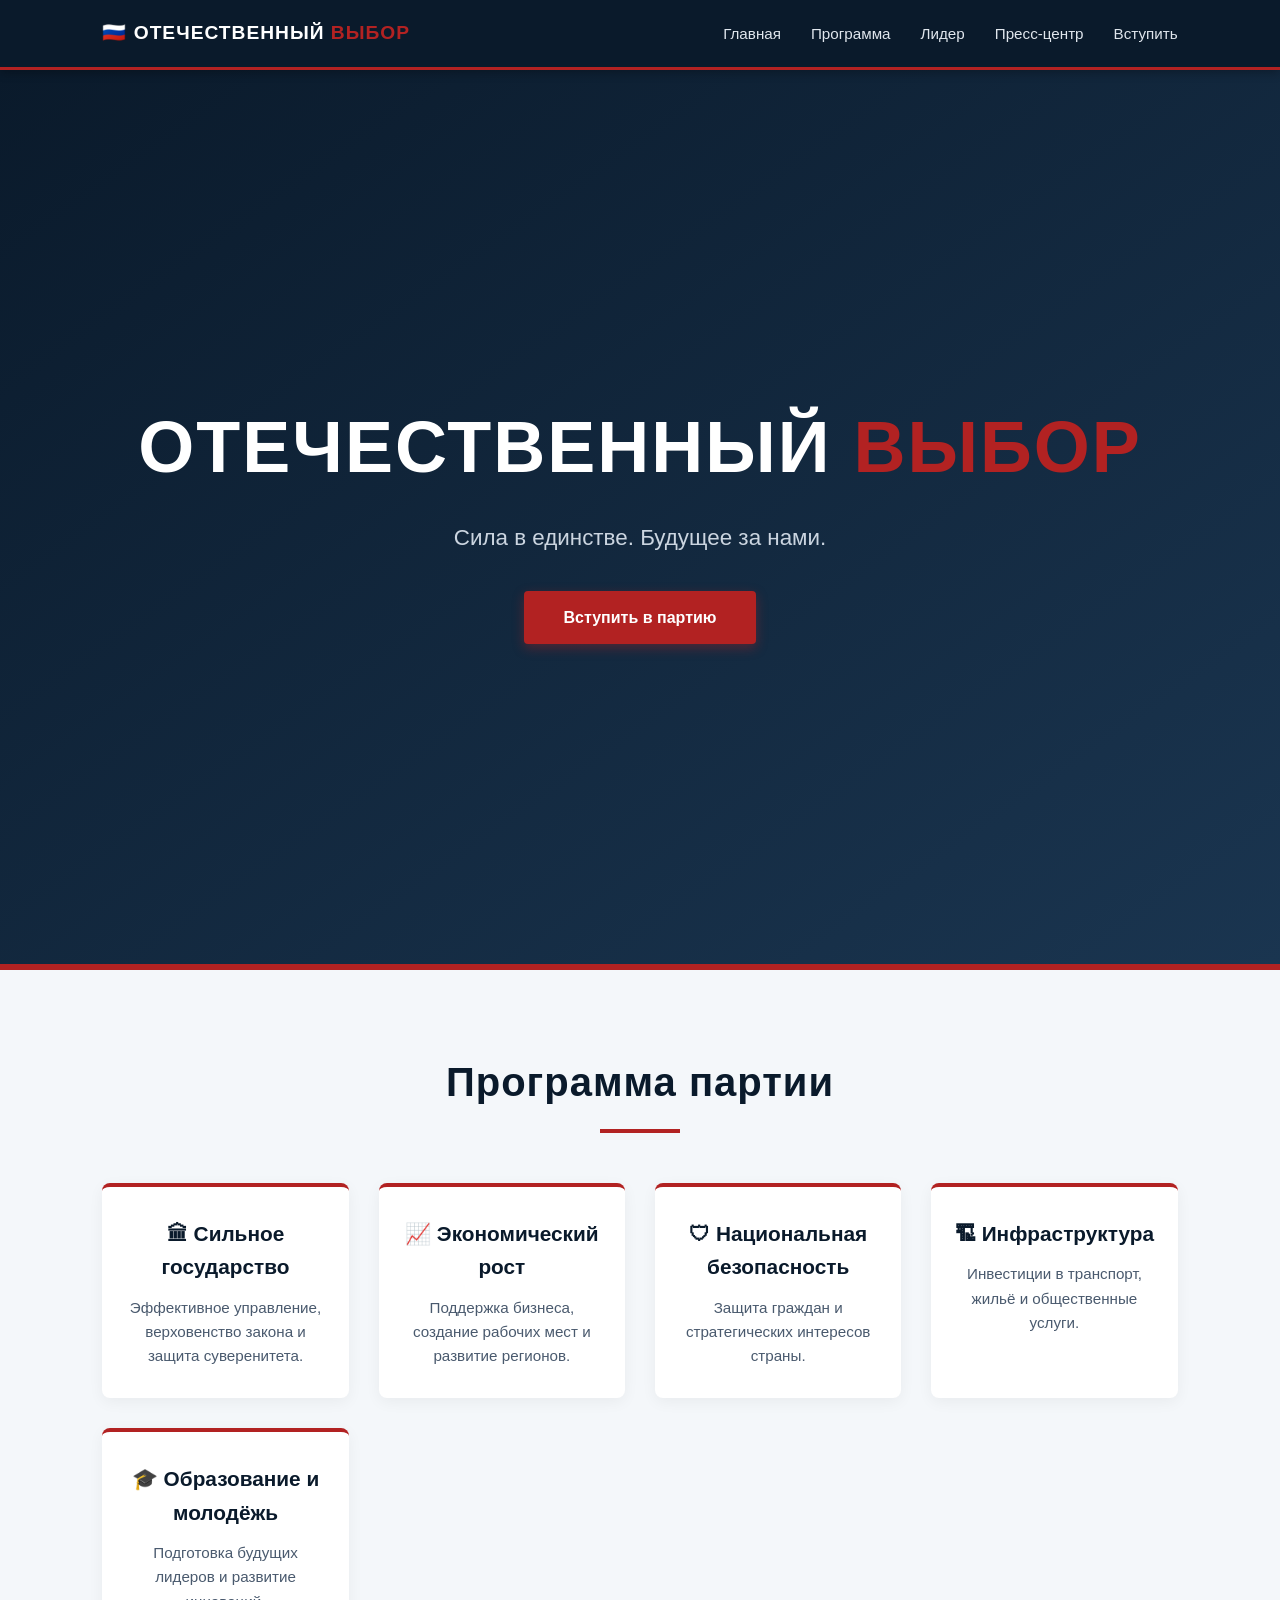
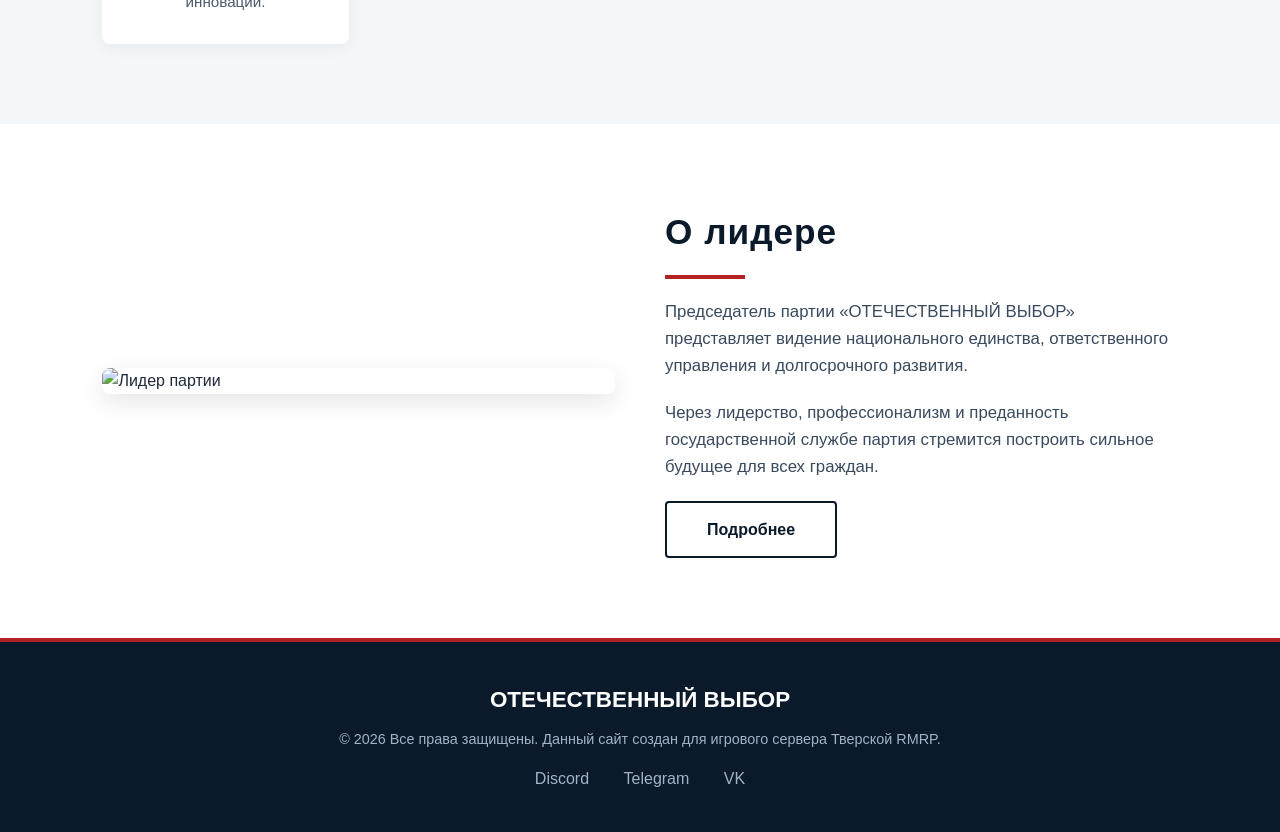
==== index.html @ e3283552 "Add files via upload" ====
<!DOCTYPE html>
<html lang="ru">
<head>
  <meta charset="UTF-8">
  <meta name="viewport" content="width=device-width, initial-scale=1.0">
  <title>ОТЕЧЕСТВЕННЫЙ ВЫБОР | Главная</title>
  <link rel="stylesheet" href="style.css">
  <link rel="icon" href="https://picsum.photos/32">
</head>
<body>

  <nav class="navbar">
    <div class="logo">🇷🇺 ОТЕЧЕСТВЕННЫЙ <span>ВЫБОР</span></div>
    <ul class="nav-links">
      <li><a href="index.html">Главная</a></li>
      <li><a href="program.html">Программа</a></li>
      <li><a href="leader.html">Лидер</a></li>
      <li><a href="news.html">Пресс-центр</a></li>
      <li><a href="join.html">Вступить</a></li>
    </ul>
  </nav>

  <header class="hero">
    <div class="hero-content">
      <h1>ОТЕЧЕСТВЕННЫЙ <span>ВЫБОР</span></h1>
      <p>Сила в единстве. Будущее за нами.</p>
      <a href="join.html" class="btn main-btn">Вступить в партию</a>
    </div>
  </header>

  <section class="section">
    <h2>Программа партии</h2>
    <div class="cards">
      <div class="card">
        <h3>🏛 Сильное государство</h3>
        <p>Эффективное управление, верховенство закона и защита суверенитета.</p>
      </div>
      <div class="card">
        <h3>📈 Экономический рост</h3>
        <p>Поддержка бизнеса, создание рабочих мест и развитие регионов.</p>
      </div>
      <div class="card">
        <h3>🛡 Национальная безопасность</h3>
        <p>Защита граждан и стратегических интересов страны.</p>
      </div>
      <div class="card">
        <h3>🏗 Инфраструктура</h3>
        <p>Инвестиции в транспорт, жильё и общественные услуги.</p>
      </div>
      <div class="card">
        <h3>🎓 Образование и молодёжь</h3>
        <p>Подготовка будущих лидеров и развитие инноваций.</p>
      </div>
    </div>
  </section>

  <section class="section leader-preview">
    <div class="leader-grid">
      <img src="https://picsum.photos/seed/leader/600/700" alt="Лидер партии">
      <div>
        <h2>О лидере</h2>
        <p>Председатель партии «ОТЕЧЕСТВЕННЫЙ ВЫБОР» представляет видение национального единства, ответственного управления и долгосрочного развития.</p>
        <p>Через лидерство, профессионализм и преданность государственной службе партия стремится построить сильное будущее для всех граждан.</p>
        <a href="leader.html" class="btn secondary-btn">Подробнее</a>
      </div>
    </div>
  </section>

  <footer>
    <div class="footer-content">
      <h3>ОТЕЧЕСТВЕННЫЙ ВЫБОР</h3>
      <p>© 2026 Все права защищены. Данный сайт создан для игрового сервера Тверской RMRP.</p>
      <div class="socials">
        <a href="#">Discord</a>
        <a href="#">Telegram</a>
        <a href="#">VK</a>
      </div>
    </div>
  </footer>

</body>
</html>
---- style.css ----
/* ===== RESET & BASE ===== */
* {
  margin: 0;
  padding: 0;
  box-sizing: border-box;
}

body {
  font-family: 'Segoe UI', Roboto, Arial, sans-serif;
  background-color: #f4f7fa;
  color: #1e2a3a;
  line-height: 1.6;
}

/* ===== NAVBAR ===== */
.navbar {
  position: fixed;
  top: 0;
  left: 0;
  width: 100%;
  background-color: #0a1a2b;
  padding: 0 8%;
  height: 70px;
  display: flex;
  justify-content: space-between;
  align-items: center;
  z-index: 1000;
  box-shadow: 0 2px 10px rgba(0, 0, 0, 0.3);
  border-bottom: 3px solid #b22222;
}

.logo {
  color: #ffffff;
  font-size: 1.2rem;
  font-weight: 700;
  letter-spacing: 1px;
}

.logo span {
  color: #b22222;
}

.nav-links {
  display: flex;
  list-style: none;
  gap: 30px;
}

.nav-links a {
  color: #e0e6ed;
  text-decoration: none;
  font-size: 0.95rem;
  font-weight: 500;
  transition: 0.3s ease;
}

.nav-links a:hover {
  color: #ffffff;
  border-bottom: 2px solid #b22222;
  padding-bottom: 4px;
}

/* ===== HERO ===== */
.hero {
  min-height: 100vh;
  background: linear-gradient(145deg, #0a1a2b 0%, #1a3550 100%);
  display: flex;
  justify-content: center;
  align-items: center;
  text-align: center;
  padding: 20px;
  margin-top: 70px; /* Высота навбара */
  border-bottom: 6px solid #b22222;
}

.hero-content h1 {
  font-size: 4.5rem;
  font-weight: 700;
  color: #ffffff;
  margin-bottom: 15px;
  letter-spacing: 2px;
}

.hero-content h1 span {
  color: #b22222;
}

.hero-content p {
  font-size: 1.4rem;
  color: #cbd5e0;
  margin-bottom: 35px;
  font-weight: 300;
}

/* ===== BUTTONS ===== */
.btn {
  display: inline-block;
  padding: 14px 40px;
  font-weight: 600;
  text-decoration: none;
  border-radius: 4px;
  transition: 0.3s ease;
  cursor: pointer;
  border: none;
  font-size: 1rem;
}

.main-btn {
  background-color: #b22222;
  color: #ffffff;
  box-shadow: 0 4px 12px rgba(178, 34, 34, 0.4);
}

.main-btn:hover {
  background-color: #8b1a1a;
  transform: translateY(-3px);
  box-shadow: 0 8px 20px rgba(178, 34, 34, 0.5);
}

.secondary-btn {
  background-color: transparent;
  color: #0a1a2b;
  border: 2px solid #0a1a2b;
}

.secondary-btn:hover {
  background-color: #0a1a2b;
  color: #ffffff;
}

/* ===== SECTIONS ===== */
.section {
  padding: 80px 8%;
  max-width: 1300px;
  margin: 0 auto;
}

.section h2 {
  text-align: center;
  font-size: 2.5rem;
  font-weight: 600;
  color: #0a1a2b;
  margin-bottom: 50px;
  letter-spacing: 1px;
  position: relative;
}

.section h2::after {
  content: '';
  display: block;
  width: 80px;
  height: 4px;
  background-color: #b22222;
  margin: 15px auto 0;
}

/* ===== CARDS ===== */
.cards {
  display: grid;
  grid-template-columns: repeat(auto-fit, minmax(210px, 1fr));
  gap: 30px;
}

.card {
  background: #ffffff;
  padding: 30px 20px;
  border-radius: 8px;
  text-align: center;
  box-shadow: 0 4px 15px rgba(0, 0, 0, 0.05);
  transition: 0.3s ease;
  border-top: 4px solid #b22222;
}

.card:hover {
  transform: translateY(-8px);
  box-shadow: 0 10px 30px rgba(0, 0, 0, 0.08);
}

.card h3 {
  font-size: 1.3rem;
  color: #0a1a2b;
  margin-bottom: 12px;
}

.card p {
  color: #4a5a6e;
  font-size: 0.95rem;
}

/* ===== LEADER ===== */
.leader-preview {
  background-color: #ffffff;
  padding: 80px 8%;
}

.leader-grid {
  display: grid;
  grid-template-columns: 1fr 1fr;
  gap: 50px;
  align-items: center;
  max-width: 1200px;
  margin: 0 auto;
}

.leader-grid img {
  width: 100%;
  max-height: 500px;
  object-fit: cover;
  border-radius: 8px;
  box-shadow: 0 8px 25px rgba(0, 0, 0, 0.1);
}

.leader-grid h2 {
  text-align: left;
  font-size: 2.2rem;
  margin-bottom: 20px;
}

.leader-grid h2::after {
  margin: 15px 0 0;
}

.leader-grid p {
  color: #3a4a5e;
  margin-bottom: 20px;
  font-size: 1.05rem;
}

/* ===== FOOTER ===== */
footer {
  background-color: #0a1a2b;
  color: #a0b3c9;
  padding: 40px 8%;
  border-top: 4px solid #b22222;
}

.footer-content {
  max-width: 1200px;
  margin: 0 auto;
  text-align: center;
}

footer h3 {
  color: #ffffff;
  font-size: 1.4rem;
  margin-bottom: 10px;
}

footer p {
  font-size: 0.9rem;
  margin-bottom: 15px;
}

.socials a {
  color: #a0b3c9;
  text-decoration: none;
  margin: 0 15px;
  font-weight: 500;
  transition: 0.3s ease;
}

.socials a:hover {
  color: #ffffff;
}

/* ===== RESPONSIVE ===== */
@media (max-width: 900px) {
  .navbar {
    flex-direction: column;
    height: auto;
    padding: 15px 5%;
  }

  .nav-links {
    gap: 20px;
    flex-wrap: wrap;
    justify-content: center;
    margin-top: 10px;
  }

  .hero-content h1 {
    font-size: 3rem;
  }

  .leader-grid {
    grid-template-columns: 1fr;
    text-align: center;
  }

  .leader-grid h2 {
    text-align: center;
  }

  .leader-grid h2::after {
    margin: 15px auto 0;
  }
}

@media (max-width: 600px) {
  .hero-content h1 {
    font-size: 2.2rem;
  }

  .hero-content p {
    font-size: 1rem;
  }

  .section {
    padding: 50px 5%;
  }

  .section h2 {
    font-size: 1.8rem;
  }

  .card {
    padding: 20px 15px;
  }
}
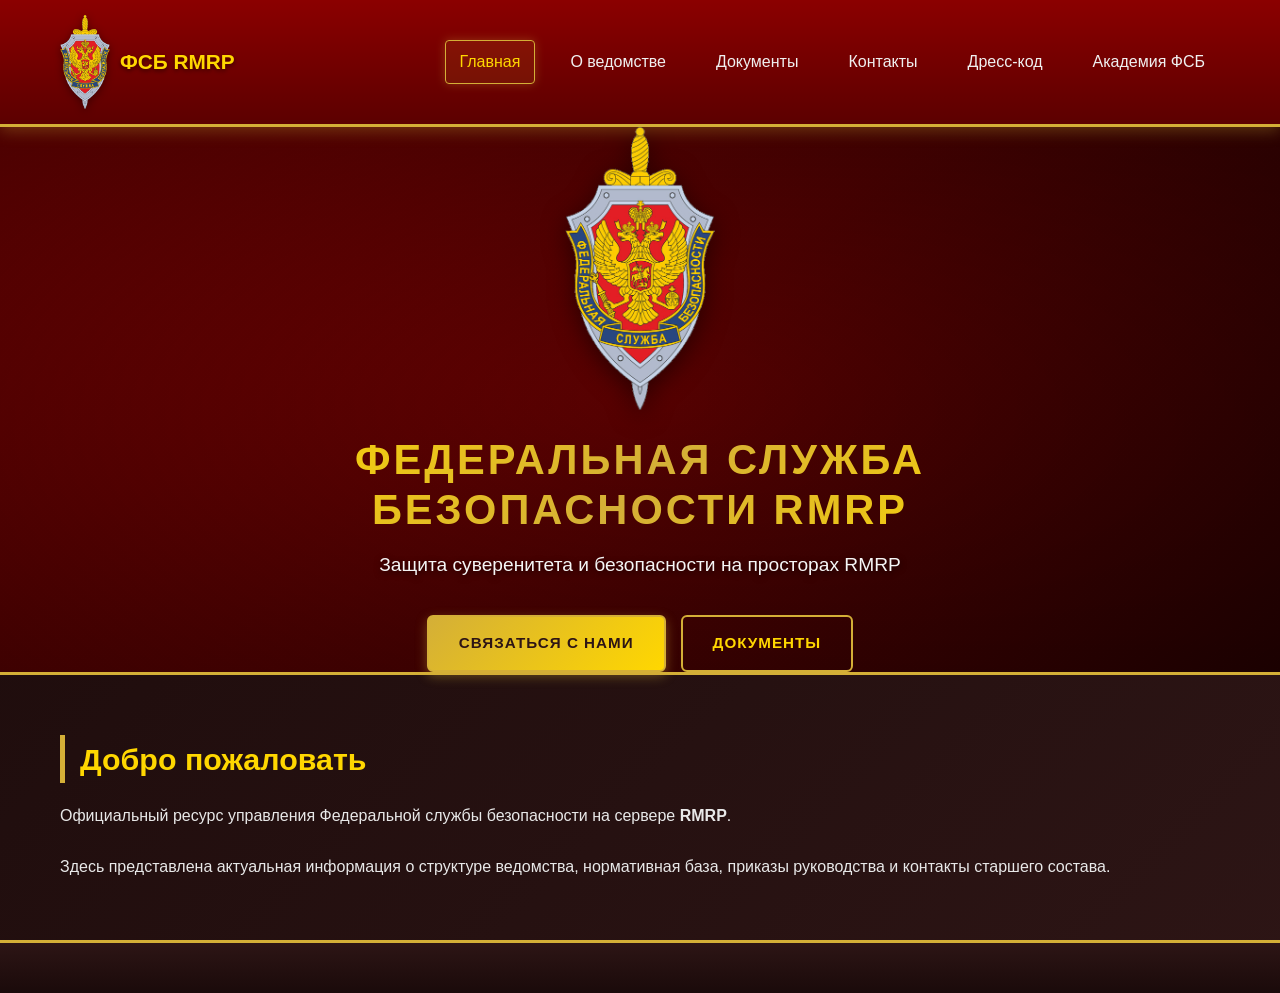
==== commit 7a84bb3c: "Add files via upload" ====
--- a/index.html
+++ b/index.html
@@ -1,82 +1,54 @@
 <!DOCTYPE html>
 <html lang="ru">
 <head>
-  <meta charset="UTF-8">
-  <meta name="viewport" content="width=device-width, initial-scale=1.0">
-  <title>ОТЕЧЕСТВЕННЫЙ ВЫБОР | Главная</title>
-  <link rel="stylesheet" href="style.css">
-  <link rel="icon" href="https://picsum.photos/32">
+    <meta charset="UTF-8">
+    <meta name="viewport" content="width=device-width, initial-scale=1.0">
+    <title>ФСБ России | RMRP</title>
+    <link rel="stylesheet" href="css/style.css">
 </head>
 <body>
+    <header class="header">
+        <div class="container header-inner">
+            <div class="logo">
+                <img src="FSB.png" alt="ФСБ Эмблема" class="logo-emblem">
+                <span>ФСБ RMRP</span>
+            </div>
+            <nav class="nav">
+                <a href="/" class="active">Главная</a>
+                <a href="about.html">О ведомстве</a>
+                <a href="docs.html">Документы</a>
+                <a href="contacts.html">Контакты</a>
+                <a href="dresscode.html">Дресс-код</a>
+                <a href="academy.html">Академия ФСБ</a>
+            </nav>
+        </div>
+    </header>
 
-  <nav class="navbar">
-    <div class="logo">🇷🇺 ОТЕЧЕСТВЕННЫЙ <span>ВЫБОР</span></div>
-    <ul class="nav-links">
-      <li><a href="index.html">Главная</a></li>
-      <li><a href="program.html">Программа</a></li>
-      <li><a href="leader.html">Лидер</a></li>
-      <li><a href="news.html">Пресс-центр</a></li>
-      <li><a href="join.html">Вступить</a></li>
-    </ul>
-  </nav>
+    <section class="hero">
+        <div class="hero-overlay"></div>
+        <div class="hero-content">
+            <img src="FSB.png" alt="ФСБ Эмблема" class="hero-emblem">
+            <h1 class="hero-title">ФЕДЕРАЛЬНАЯ СЛУЖБА БЕЗОПАСНОСТИ RMRP</h1>
+            <p class="hero-subtitle">Защита суверенитета и безопасности на просторах RMRP</p>
+            <div class="hero-buttons">
+                <a href="contacts.html" class="btn btn-primary">Связаться с нами</a>
+                <a href="docs.html" class="btn btn-secondary">Документы</a>
+            </div>
+        </div>
+    </section>
 
-  <header class="hero">
-    <div class="hero-content">
-      <h1>ОТЕЧЕСТВЕННЫЙ <span>ВЫБОР</span></h1>
-      <p>Сила в единстве. Будущее за нами.</p>
-      <a href="join.html" class="btn main-btn">Вступить в партию</a>
-    </div>
-  </header>
+    <main class="main">
+        <div class="container">
+            <h2>Добро пожаловать</h2>
+            <p>Официальный ресурс управления Федеральной службы безопасности на сервере <strong>RMRP</strong>.</p>
+            <br>
+            <p>Здесь представлена актуальная информация о структуре ведомства, нормативная база, приказы руководства и контакты старшего состава.</p>
+        </div>
+    </main>
 
-  <section class="section">
-    <h2>Программа партии</h2>
-    <div class="cards">
-      <div class="card">
-        <h3>🏛 Сильное государство</h3>
-        <p>Эффективное управление, верховенство закона и защита суверенитета.</p>
-      </div>
-      <div class="card">
-        <h3>📈 Экономический рост</h3>
-        <p>Поддержка бизнеса, создание рабочих мест и развитие регионов.</p>
-      </div>
-      <div class="card">
-        <h3>🛡 Национальная безопасность</h3>
-        <p>Защита граждан и стратегических интересов страны.</p>
-      </div>
-      <div class="card">
-        <h3>🏗 Инфраструктура</h3>
-        <p>Инвестиции в транспорт, жильё и общественные услуги.</p>
-      </div>
-      <div class="card">
-        <h3>🎓 Образование и молодёжь</h3>
-        <p>Подготовка будущих лидеров и развитие инноваций.</p>
-      </div>
-    </div>
-  </section>
-
-  <section class="section leader-preview">
-    <div class="leader-grid">
-      <img src="https://picsum.photos/seed/leader/600/700" alt="Лидер партии">
-      <div>
-        <h2>О лидере</h2>
-        <p>Председатель партии «ОТЕЧЕСТВЕННЫЙ ВЫБОР» представляет видение национального единства, ответственного управления и долгосрочного развития.</p>
-        <p>Через лидерство, профессионализм и преданность государственной службе партия стремится построить сильное будущее для всех граждан.</p>
-        <a href="leader.html" class="btn secondary-btn">Подробнее</a>
-      </div>
-    </div>
-  </section>
-
-  <footer>
-    <div class="footer-content">
-      <h3>ОТЕЧЕСТВЕННЫЙ ВЫБОР</h3>
-      <p>© 2026 Все права защищены. Данный сайт создан для игрового сервера Тверской RMRP.</p>
-      <div class="socials">
-        <a href="#">Discord</a>
-        <a href="#">Telegram</a>
-        <a href="#">VK</a>
-      </div>
-    </div>
-  </footer>
-
+    <footer class="footer">
+        <div class="container footer-inner"></div>
+    </footer>
+    <script src="js/script.js"></script>
 </body>
 </html>
--- a/css/style.css
+++ b/css/style.css
@@ -0,0 +1,348 @@
+* { margin: 0; padding: 0; box-sizing: border-box; }
+html { scroll-behavior: smooth; }
+body {
+font-family: 'Segoe UI', Tahoma, Geneva, Verdana, sans-serif;
+background: linear-gradient(135deg, #1a0a0a 0%, #2d1515 100%);
+color: #e8e8e8;
+line-height: 1.6;
+-webkit-font-smoothing: antialiased;
+}
+a { text-decoration: none; color: inherit; transition: all 0.3s ease; }
+ul { list-style: none; }
+img { max-width: 100%; height: auto; display: block; }
+.container { max-width: 1200px; margin: 0 auto; padding: 0 20px; }
+@media (hover: none) {
+a, button, .leader-discord, .btn { cursor: pointer; -webkit-tap-highlight-color: transparent; }
+.btn:active, .btn-sm:active, .leader-discord:active { transform: scale(0.98); opacity: 0.9; }
+}
+.header {
+background: linear-gradient(180deg, #8b0000 0%, #5c0000 100%);
+padding: 15px 0;
+border-bottom: 3px solid #d4af37;
+box-shadow: 0 4px 15px rgba(212, 175, 55, 0.3);
+position: sticky;
+top: 0;
+z-index: 100;
+}
+.header-inner {
+display: flex;
+justify-content: space-between;
+align-items: center;
+flex-wrap: wrap;
+gap: 15px;
+}
+.logo {
+font-size: 1.3rem;
+font-weight: bold;
+color: #ffd700;
+display: flex;
+align-items: center;
+gap: 10px;
+white-space: nowrap;
+text-shadow: 0 2px 4px rgba(0,0,0,0.5);
+}
+.logo-emblem { width: 50px; height: auto; filter: drop-shadow(0 2px 4px rgba(0,0,0,0.4)); }
+.nav { display: flex; gap: 20px; }
+.nav a {
+color: #f0f0f0; font-weight: 500; padding: 8px 14px; border-radius: 4px; border: 1px solid transparent; transition: all 0.3s ease;
+}
+.nav a:hover, .nav a.active {
+color: #ffd700; border-color: #d4af37; background: rgba(212, 175, 55, 0.1); box-shadow: 0 0 10px rgba(212, 175, 55, 0.3);
+}
+.hero {
+position: relative;
+background: linear-gradient(135deg, rgba(139, 0, 0, 0.9) 0%, rgba(45, 0, 0, 0.95) 100%);
+min-height: 500px; display: flex; align-items: center; justify-content: center; text-align: center;
+border-bottom: 3px solid #d4af37;
+}
+.hero::before {
+content: ''; position: absolute; top: 0; left: 0; right: 0; bottom: 0;
+background: radial-gradient(ellipse at center, transparent 0%, rgba(0,0,0,0.4) 100%); pointer-events: none;
+}
+.hero-overlay { position: absolute; top: 0; left: 0; right: 0; bottom: 0; z-index: 1; }
+.hero-content { position: relative; z-index: 2; padding: 0 20px; max-width: 900px; margin: 0 auto; width: 100%; }
+.hero-emblem { width: 150px; height: auto; margin: 0 auto 25px auto; display: block; filter: drop-shadow(0 6px 12px rgba(0,0,0,0.5)); }
+.hero-title {
+font-size: 2.6rem;
+background: linear-gradient(135deg, #ffd700 0%, #d4af37 50%, #ffd700 100%);
+-webkit-background-clip: text; -webkit-text-fill-color: transparent; background-clip: text;
+margin-bottom: 15px; text-transform: uppercase; letter-spacing: 3px; line-height: 1.2; font-weight: 700;
+}
+.hero-subtitle { font-size: 1.2rem; color: #f5f5f5; margin-bottom: 35px; font-weight: 300; text-shadow: 0 2px 6px rgba(0,0,0,0.6); }
+.hero-buttons { display: flex; gap: 15px; justify-content: center; flex-wrap: wrap; }
+.btn {
+padding: 14px 30px; border-radius: 6px; font-weight: 600; font-size: 0.95rem; cursor: pointer;
+display: inline-block; border: 2px solid transparent; min-height: 48px; transition: all 0.3s ease;
+text-transform: uppercase; letter-spacing: 1px;
+}
+.btn-primary {
+background: linear-gradient(135deg, #d4af37 0%, #ffd700 100%); color: #2d1515; border-color: #d4af37;
+box-shadow: 0 4px 12px rgba(212, 175, 55, 0.4);
+}
+.btn-primary:hover { background: linear-gradient(135deg, #ffd700 0%, #d4af37 100%); transform: translateY(-3px); box-shadow: 0 8px 20px rgba(212, 175, 55, 0.6); }
+.btn-secondary { background: transparent; color: #ffd700; border: 2px solid #d4af37; }
+.btn-secondary:hover { background: rgba(212, 175, 55, 0.15); transform: translateY(-3px); }
+.btn-sm {
+padding: 8px 16px; font-size: 0.85rem; background: linear-gradient(135deg, #d4af37 0%, #ffd700 100%);
+color: #2d1515; border-radius: 4px; cursor: pointer; transition: all 0.3s; min-height: 38px; font-weight: 600; border: 1px solid #d4af37;
+}
+.btn-sm:hover { background: linear-gradient(135deg, #ffd700 0%, #d4af37 100%); transform: translateY(-2px); }
+.main { padding: 60px 0; }
+.main h2, .page-title { color: #ffd700; margin-bottom: 20px; border-left: 5px solid #d4af37; padding-left: 15px; }
+.main h2 { font-size: 1.9rem; }
+.page-title {
+font-size: 2.2rem; line-height: 1.3;
+background: linear-gradient(135deg, #ffd700 0%, #d4af37 100%);
+-webkit-background-clip: text; -webkit-text-fill-color: transparent; background-clip: text;
+}
+.intro-text {
+font-size: 1.05rem; color: #d0d0d0; margin-bottom: 40px; max-width: 800px; line-height: 1.8;
+padding: 20px; background: rgba(139, 0, 0, 0.2); border-left: 4px solid #d4af37; border-radius: 0 8px 8px 0;
+}
+.contacts-page { padding-top: 60px; padding-bottom: 60px; min-height: auto; }
+.senior-staff-section { margin-top: 60px; }
+.dept-block {
+margin-bottom: 50px; padding: 30px;
+background: linear-gradient(135deg, rgba(139, 0, 0, 0.3) 0%, rgba(45, 0, 0, 0.4) 100%);
+border-radius: 10px; border: 2px solid #d4af37;
+}
+.dept-title {
+font-size: 1.5rem; color: #ffd700; margin-bottom: 25px; display: flex; align-items: center; gap: 10px;
+border-bottom: 2px solid #d4af37; padding-bottom: 12px;
+}
+.leaders-grid { display: grid; grid-template-columns: repeat(auto-fit, minmax(270px, 1fr)); gap: 22px; width: 100%; }
+.leader-card {
+background: linear-gradient(135deg, rgba(139, 0, 0, 0.4) 0%, rgba(45, 0, 0, 0.5) 100%);
+border: 2px solid #d4af37; border-radius: 10px; padding: 28px 22px; transition: all 0.3s; text-align: center;
+}
+.leader-card:hover { border-color: #ffd700; transform: translateY(-6px); box-shadow: 0 12px 30px rgba(212, 175, 55, 0.4); }
+.leader-main { border: 3px solid #ffd700; background: linear-gradient(135deg, rgba(139, 0, 0, 0.6) 0%, rgba(45, 0, 0, 0.7) 100%); }
+.leader-rank { font-size: 0.9rem; font-weight: 600; color: #ffd700; margin-bottom: 10px; text-transform: uppercase; letter-spacing: 1.5px; }
+.leader-name { font-size: 1.3rem; color: #ffffff; margin-bottom: 6px; font-weight: 700; }
+.leader-position { color: #e0e0e0; font-size: 0.92rem; margin-bottom: 22px; min-height: 40px; }
+.leader-discord {
+background: rgba(45, 0, 0, 0.6); border: 1.5px solid #d4af37; border-radius: 8px; padding: 14px 16px;
+display: flex; align-items: center; justify-content: center; gap: 10px; cursor: pointer;
+transition: all 0.3s; flex-direction: column; min-height: 65px;
+}
+.leader-discord:hover { border-color: #ffd700; background: rgba(139, 0, 0, 0.4); box-shadow: 0 0 15px rgba(212, 175, 55, 0.4); }
+.discord-icon { font-size: 1.2rem; }
+.discord-handle { font-weight: 600; color: #ffd700; font-family: 'Consolas', monospace; word-break: break-all; }
+.discord-hint { display: block; font-size: 0.72rem; color: #c0c0c0; margin-top: 4px; }
+@keyframes pulse { 0% { transform: scale(1); } 50% { transform: scale(1.05); } 100% { transform: scale(1); } }
+.discord-copied { animation: pulse 0.3s ease; color: #4caf50 !important; }
+.star-lg {
+font-size: 1.5em; color: #ffd700; text-shadow: 0 0 10px rgba(255, 215, 0, 0.8);
+margin-right: 3px; display: inline-block; line-height: 1; vertical-align: middle;
+}
+.table-responsive { overflow-x: auto; -webkit-overflow-scrolling: touch; max-width: 100%; }
+.structure-table {
+width: 100%; border-collapse: collapse;
+background: linear-gradient(135deg, rgba(139, 0, 0, 0.3) 0%, rgba(45, 0, 0, 0.4) 100%);
+border-radius: 10px; overflow: hidden; border: 2px solid #d4af37; table-layout: auto;
+}
+.structure-table th, .structure-table td {
+padding: 14px 16px; text-align: left; border-bottom: 1px solid rgba(212, 175, 55, 0.3);
+white-space: normal; word-wrap: break-word;
+}
+.structure-table th {
+background: linear-gradient(135deg, #8b0000 0%, #5c0000 100%);
+color: #ffd700; font-weight: 600; text-transform: uppercase; letter-spacing: 1px;
+border-bottom: 2px solid #d4af37; font-size: 0.92rem;
+}
+.structure-table tr:last-child td { border-bottom: none; }
+.structure-table tr:hover { background: rgba(212, 175, 55, 0.1); }
+.rank-badge {
+display: inline-block; padding: 5px 14px; border-radius: 15px; font-size: 0.85rem;
+font-weight: 600; text-align: center; min-width: 30px; border: 1.5px solid;
+}
+.rank-high    { background: linear-gradient(135deg, #d4af37 0%, #ffd700 100%); color: #2d1515; border-color: #d4af37; }
+.rank-mid     { background: rgba(139, 0, 0, 0.5); color: #ffd700; border-color: #d4af37; }
+.rank-low     { background: rgba(45, 0, 0, 0.5); color: #c0c0c0; border-color: #8b7355; }
+.rank-legislation { background: linear-gradient(135deg, #6b3fa0 0%, #8b5fbf 100%); color: #ffffff; border-color: #9b7fbf; }
+.rank-act     { background: linear-gradient(135deg, #2a9d8f 0%, #3dbfae 100%); color: #ffffff; border-color: #4fbfbf; }
+.rank-table   { background: linear-gradient(135deg, #e67e22 0%, #f39c12 100%); color: #ffffff; border-color: #f39c12; }
+.rank-charter { background: linear-gradient(135deg, #8b4513 0%, #cd853f 100%); color: #ffffff; border-color: #daa520; }
+.about-block { margin-bottom: 55px; }
+.about-block h2 { font-size: 1.6rem; margin-bottom: 22px; display: flex; align-items: center; gap: 10px; }
+.accordion-container { display: flex; flex-direction: column; gap: 15px; }
+.accordion-item {
+background: linear-gradient(135deg, rgba(139, 0, 0, 0.3) 0%, rgba(45, 0, 0, 0.4) 100%);
+border: 2px solid #d4af37; border-radius: 10px; overflow: hidden; transition: all 0.3s ease;
+}
+.accordion-item:hover { border-color: #ffd700; box-shadow: 0 0 15px rgba(212, 175, 55, 0.2); }
+.accordion-header {
+width: 100%; padding: 20px 25px; background: transparent; border: none; color: #ffffff;
+font-size: 1.1rem; font-weight: 600; text-align: left; cursor: pointer;
+display: flex; align-items: center; gap: 15px; transition: background 0.3s;
+}
+.accordion-header:hover { background: rgba(212, 175, 55, 0.1); }
+.dept-icon { font-size: 1.2rem; }
+.accordion-header .arrow { margin-left: auto; transition: transform 0.3s ease; color: #ffd700; }
+.accordion-item.active .accordion-header { background: rgba(212, 175, 55, 0.15); color: #ffd700; }
+.accordion-item.active .accordion-header .arrow { transform: rotate(180deg); }
+.accordion-body {
+max-height: 0; overflow: hidden; transition: max-height 0.4s ease-out, padding 0.3s ease;
+background: rgba(0, 0, 0, 0.2); border-top: 1px solid rgba(212, 175, 55, 0.3);
+}
+.accordion-item.active .accordion-body { max-height: 500px; padding: 20px 25px; }
+.accordion-body p { color: #e0e0e0; line-height: 1.7; margin: 0; }
+.accordion-body p strong { color: #ffd700; display: block; margin-bottom: 8px; font-size: 1.05rem; }
+.dresscode-grid { display: grid; grid-template-columns: repeat(auto-fit, minmax(400px, 1fr)); gap: 30px; margin-top: 30px; }
+.dresscode-card {
+background: linear-gradient(135deg, rgba(139, 0, 0, 0.4) 0%, rgba(45, 0, 0, 0.5) 100%);
+border: 2px solid #d4af37; border-radius: 12px; overflow: hidden;
+box-shadow: 0 8px 20px rgba(0,0,0,0.4); transition: all 0.3s ease; display: flex; flex-direction: column;
+}
+.dresscode-card:hover { transform: translateY(-5px); box-shadow: 0 12px 35px rgba(212, 175, 55, 0.3); border-color: #ffd700; }
+.dresscode-image {
+width: 100%; height: auto; min-height: 400px; overflow: hidden; background: rgba(0,0,0,0.3);
+border-bottom: 2px solid #d4af37; display: flex; align-items: center; justify-content: center;
+}
+.dresscode-image img {
+width: 100%; height: auto; max-height: 700px; object-fit: contain; transition: transform 0.3s ease;
+}
+.dresscode-card:hover .dresscode-image img { transform: scale(1.02); }
+.dresscode-content { padding: 25px; flex: 1; }
+.dresscode-content h3 { color: #ffd700; font-size: 1.4rem; margin-bottom: 15px; }
+.dresscode-meta { margin-bottom: 15px; }
+.dresscode-rank { display: inline-block; padding: 5px 12px; background: rgba(212, 175, 55, 0.2); border: 1px solid #d4af37; border-radius: 6px; color: #ffd700; font-size: 0.9rem; font-weight: 600; }
+.dresscode-desc { color: #d0d0d0; margin-bottom: 12px; line-height: 1.6; font-size: 0.95rem; }
+.dresscode-desc strong { color: #ffd700; }
+.dresscode-rules { margin-top: 20px; padding: 18px; background: rgba(0,0,0,0.3); border-radius: 8px; border-left: 4px solid #d4af37; }
+.dresscode-rules h4 { color: #4caf50; margin-bottom: 12px; font-size: 1.05rem; }
+.dresscode-rules ul { list-style: none; padding: 0; }
+.dresscode-rules li { padding: 6px 0; color: #e0e0e0; padding-left: 24px; position: relative; }
+.dresscode-rules li:before { content: "✓"; position: absolute; left: 0; color: #4caf50; font-weight: bold; }
+.departments-list { display: grid; grid-template-columns: repeat(auto-fit, minmax(260px, 1fr)); gap: 18px; }
+.dept-card {
+background: linear-gradient(135deg, rgba(139, 0, 0, 0.4) 0%, rgba(45, 0, 0, 0.5) 100%);
+border: 2px solid #d4af37; padding: 20px 22px; border-radius: 8px;
+font-weight: 500; transition: all 0.3s; color: #f0f0f0;
+}
+.dept-card:hover { border-color: #ffd700; transform: translateY(-4px); box-shadow: 0 8px 20px rgba(212, 175, 55, 0.35); }
+.section { padding: 65px 0; }
+.section-title { font-size: 1.9rem; color: #ffd700; margin-bottom: 30px; border-left: 5px solid #d4af37; padding-left: 15px; }
+.news-grid { display: grid; grid-template-columns: repeat(auto-fit, minmax(310px, 1fr)); gap: 25px; }
+.news-card {
+background: linear-gradient(135deg, rgba(139, 0, 0, 0.35) 0%, rgba(45, 0, 0, 0.45) 100%);
+border: 2px solid #d4af37; border-radius: 10px; padding: 28px; transition: all 0.3s;
+}
+.news-card:hover { transform: translateY(-6px); border-color: #ffd700; }
+.news-date { display: inline-block; font-size: 0.88rem; color: #ffd700; font-weight: 600; margin-bottom: 12px; padding: 4px 10px; background: rgba(212, 175, 55, 0.15); border-radius: 4px; border: 1px solid rgba(212, 175, 55, 0.3); }
+.news-title { font-size: 1.28rem; color: #ffffff; margin-bottom: 14px; }
+.news-text { color: #d0d0d0; font-size: 0.96rem; margin-bottom: 20px; line-height: 1.6; }
+.news-link { color: #ffd700; font-weight: 600; font-size: 0.92rem; }
+.docs-controls { display: flex; gap: 15px; margin-bottom: 28px; flex-wrap: wrap; }
+.docs-controls input, .docs-controls select {
+padding: 11px 16px; border-radius: 6px; border: 2px solid #d4af37;
+background: rgba(45, 0, 0, 0.6); color: #f0f0f0; font-size: 0.95rem; outline: none; transition: all 0.3s; min-height: 46px;
+}
+.docs-controls input { flex: 1; min-width: 200px; }
+.docs-controls input:focus, .docs-controls select:focus { border-color: #ffd700; box-shadow: 0 0 12px rgba(212, 175, 55, 0.4); }
+.docs-table th:last-child, .docs-table td:last-child { text-align: center; }
+.doc-link { color: #ffd700; font-weight: 500; transition: all 0.2s; word-break: break-word; }
+.doc-link:hover { color: #d4af37; text-decoration: underline; text-shadow: 0 0 8px rgba(255, 215, 0, 0.5); }
+.docs-table th:nth-child(1), .docs-table td:nth-child(1) { width: 70px; text-align: center; font-weight: 600; color: #ffd700; }
+.docs-table th:nth-child(2), .docs-table td:nth-child(2) { width: auto; }
+.docs-table th:nth-child(3), .docs-table td:nth-child(3) { width: 130px; text-align: center; }
+.docs-table th:nth-child(4), .docs-table td:nth-child(4) { width: 110px; text-align: center; }
+/* === КОНТАКТЫ === */
+.contacts-grid { display: grid; grid-template-columns: repeat(auto-fit, minmax(290px, 1fr)); gap: 22px; margin-bottom: 45px; }
+.contact-card {
+background: linear-gradient(135deg, rgba(139, 0, 0, 0.35) 0%, rgba(45, 0, 0, 0.45) 100%);
+border: 2px solid #d4af37; padding: 28px; border-radius: 10px; text-align: center; transition: all 0.3s;
+}
+.contact-card:hover { border-color: #ffd700; transform: translateY(-4px); }
+.contact-card h3 { color: #ffd700; margin-bottom: 12px; font-size: 1.25rem; }
+.contact-card p { color: #d0d0d0; margin-bottom: 16px; font-size: 0.96rem; }
+.contact-mail { display: block; margin-top: 12px; color: #ffd700; font-weight: 600; word-break: break-all; }
+.contact-form {
+background: linear-gradient(135deg, rgba(139, 0, 0, 0.3) 0%, rgba(45, 0, 0, 0.4) 100%);
+padding: 35px; border-radius: 10px; border: 2px solid #d4af37; max-width: 700px;
+}
+.form-group { margin-bottom: 22px; }
+.form-group label { display: block; margin-bottom: 9px; color: #ffd700; font-weight: 500; }
+.form-group input, .form-group textarea {
+width: 100%; padding: 13px; border-radius: 6px; border: 2px solid #d4af37;
+background: rgba(45, 0, 0, 0.6); color: #ffffff; font-size: 0.96rem; outline: none; transition: all 0.3s; min-height: 46px;
+}
+.form-group textarea { min-height: 130px; resize: vertical; }
+.form-group input:focus, .form-group textarea:focus { border-color: #ffd700; box-shadow: 0 0 12px rgba(212, 175, 55, 0.4); }
+.form-status { margin-top: 16px; font-weight: 500; }
+.form-status.success { color: #4caf50; }
+.form-status.error { color: #f44336; }
+.footer {
+background: linear-gradient(180deg, #2d1515 0%, #1a0a0a 100%);
+padding: 25px 0; text-align: center; border-top: 3px solid #d4af37;
+font-size: 0.9rem; color: #b0b0b0;
+}
+@media (max-width: 768px) {
+.header-inner { flex-direction: column; text-align: center; gap: 12px; }
+.nav { flex-wrap: wrap; justify-content: center; gap: 10px; width: 100%; }
+.nav a { padding: 9px 13px; font-size: 0.88rem; }
+.hero { min-height: 400px; padding: 65px 20px; }
+.hero-title { font-size: 1.9rem; letter-spacing: 2px; }
+.hero-subtitle { font-size: 1.05rem; }
+.hero-buttons { flex-direction: column; align-items: stretch; }
+.btn { width: 100%; text-align: center; }
+.hero-emblem { width: 100px; } .logo-emblem { width: 42px; }
+.page-title { font-size: 1.7rem; } .main { padding: 45px 0; }
+.container { padding: 0 16px; }
+.structure-table { font-size: 0.88rem; }
+.structure-table th, .structure-table td { padding: 11px 13px; }
+.dept-block { padding: 20px; margin-bottom: 35px; }
+.dept-title { font-size: 1.25rem; flex-wrap: wrap; }
+.leaders-grid { gap: 16px; }
+.docs-controls { flex-direction: column; }
+.docs-controls input, .docs-controls select { width: 100%; }
+/* Адаптив для дресс-кода и аккордеона */
+.dresscode-grid { grid-template-columns: 1fr; gap: 25px; }
+.dresscode-image { min-height: 300px; }
+.dresscode-image img { max-height: 500px; }
+.dresscode-content { padding: 20px; }
+.dresscode-rules-full { grid-template-columns: 1fr; }
+}
+@media (max-width: 480px) {
+.logo { font-size: 1.05rem; }
+.hero-title { font-size: 1.6rem; }
+.leader-name { font-size: 1.15rem; }
+.leader-position { font-size: 0.88rem; min-height: 48px; }
+.leader-discord { padding: 12px; }
+.discord-handle { font-size: 0.86rem; }
+.star-lg { font-size: 1.3em; }
+.hero-emblem { width: 80px; margin-bottom: 18px; }
+.logo-emblem { width: 36px; }
+.news-grid, .departments-list, .contacts-grid { grid-template-columns: 1fr; }
+.dept-card, .leader-card, .news-card, .contact-card { padding: 22px 16px; }
+.dresscode-image { min-height: 250px; }
+.dresscode-image img { max-height: 400px; }
+.dresscode-content h3 { font-size: 1.2rem; }
+}
+
+.academy-docs-list {
+    line-height: 2.1;
+    font-size: 1.05rem;
+    padding-left: 10px;
+    color: #e0e0e0;
+    margin: 15px 0 25px 0;
+}
+.academy-docs-list li {
+    margin-bottom: 8px;
+    padding-left: 5px;
+}
+.academy-docs-list li::before {
+    content: "• ";
+    color: #ffd700;
+    font-weight: bold;
+    margin-right: 5px;
+}
+
+/* Центрирование блока с кнопкой заявления */
+.academy-apply-center {
+    text-align: center;
+    padding: 10px 0;
+}
+.academy-apply-center .btn {
+    margin-top: 15px;
+}
